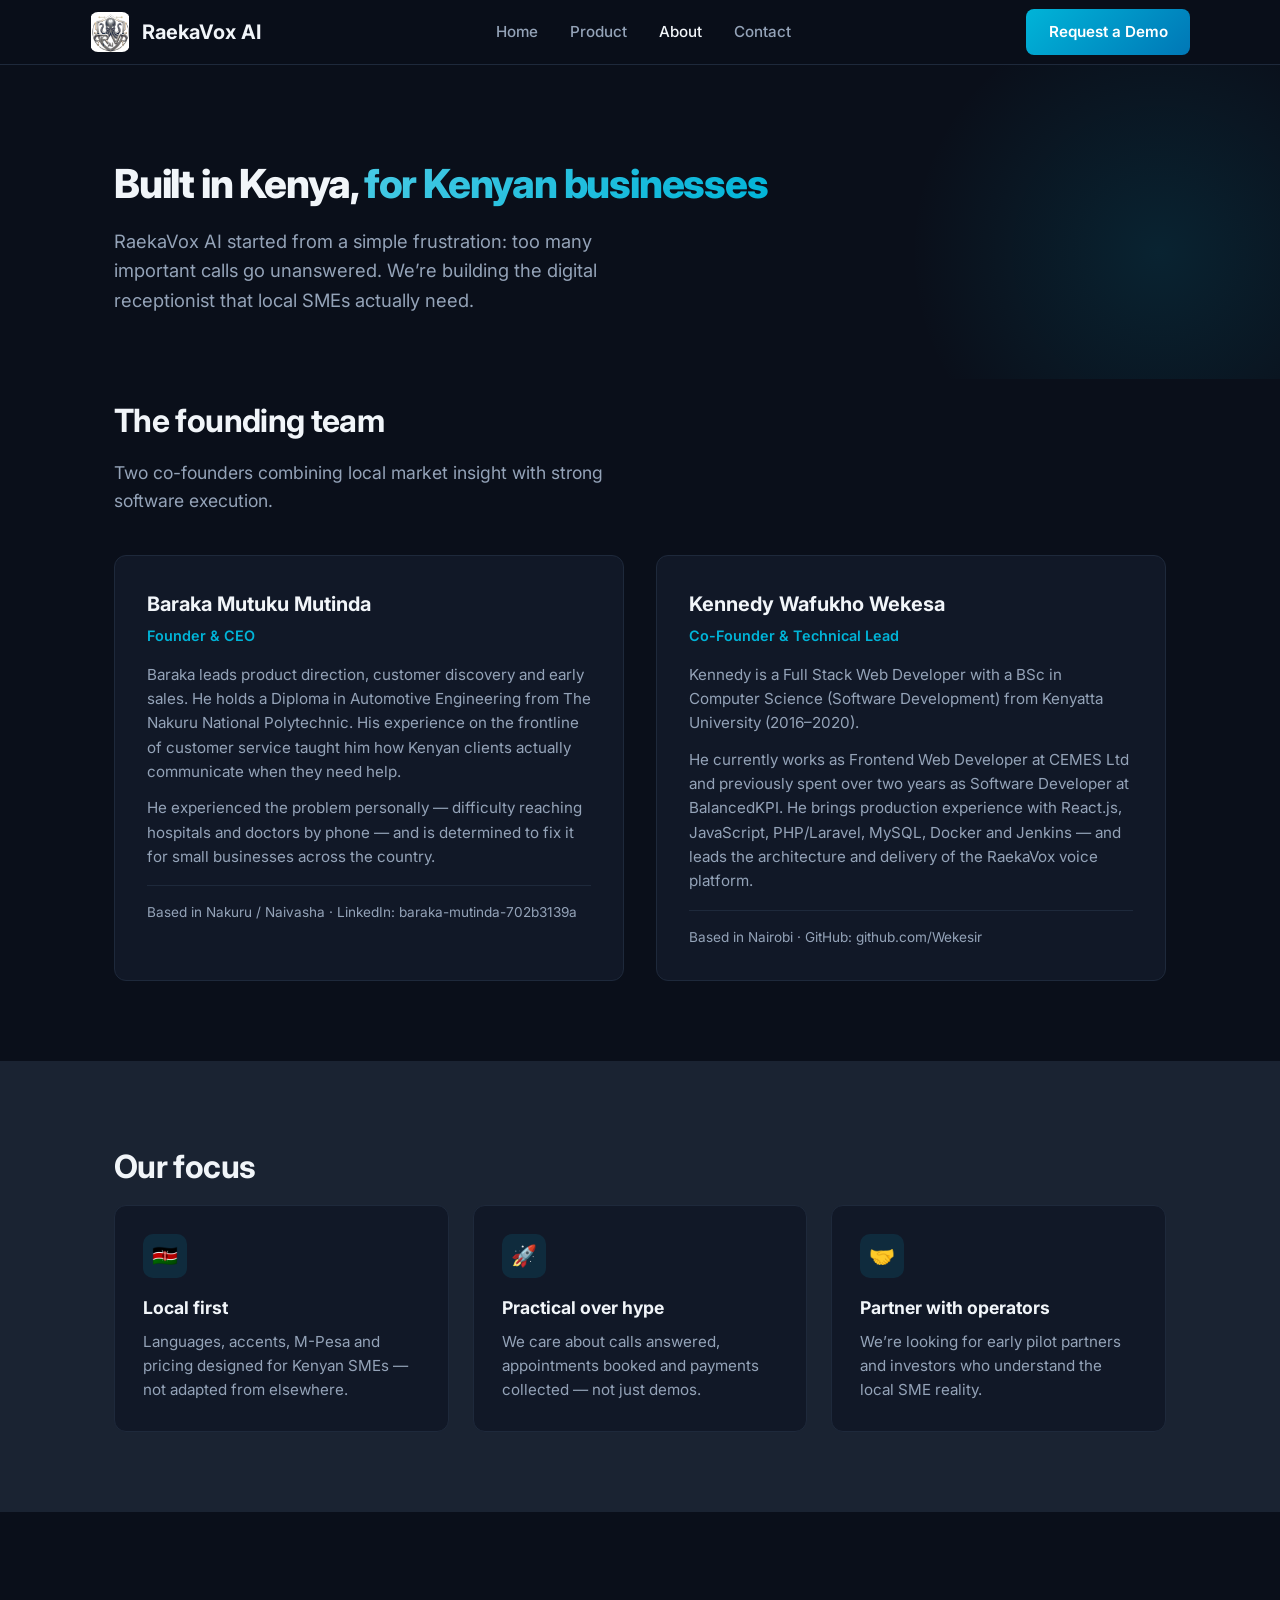
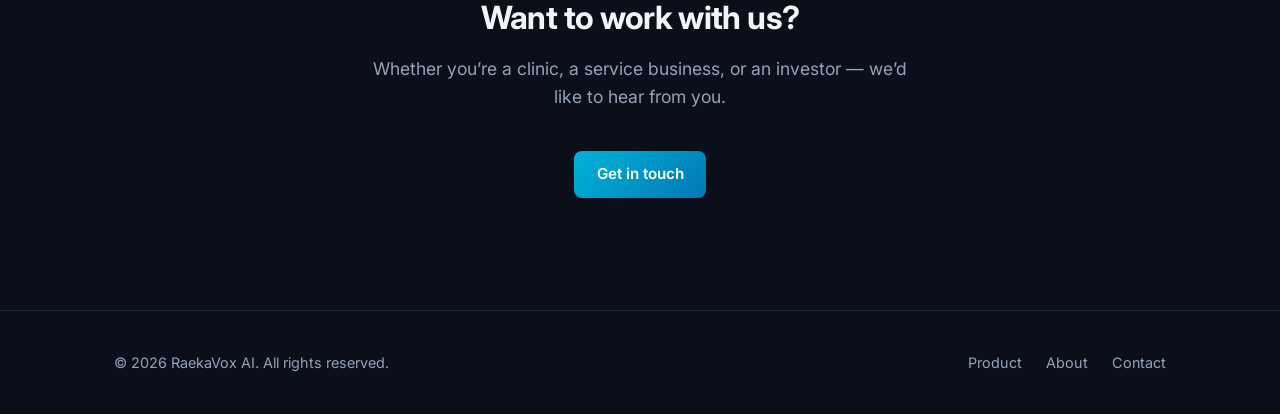
==== about.html @ f5ec46cf "Add files via upload" ====
<!DOCTYPE html>
<html lang="en">
<head>
  <meta charset="UTF-8" />
  <meta name="viewport" content="width=device-width, initial-scale=1.0" />
  <title>About – RaekaVox AI</title>
  <link rel="preconnect" href="https://fonts.googleapis.com" />
  <link rel="preconnect" href="https://fonts.gstatic.com" crossorigin />
  <link href="https://fonts.googleapis.com/css2?family=Inter:wght@400;500;600;700;800&display=swap" rel="stylesheet" />
  <link rel="stylesheet" href="css/style.css" />
</head>
<body>

  <nav class="nav">
    <div class="nav-inner">
      <a href="index.html" class="logo">
        <img src="images/logo.png" alt="RaekaVox AI" class="logo-img" />
        RaekaVox AI
      </a>
      <ul class="nav-links">
        <li><a href="index.html">Home</a></li>
        <li><a href="product.html">Product</a></li>
        <li><a href="about.html" class="active">About</a></li>
        <li><a href="contact.html">Contact</a></li>
      </ul>
      <a href="contact.html" class="btn btn-primary">Request a Demo</a>
    </div>
  </nav>

  <section class="hero" style="padding-bottom: 2rem;">
    <div class="container">
      <h1 style="font-size: 2.5rem; max-width: 700px;">
        Built in Kenya, <span>for Kenyan businesses</span>
      </h1>
      <p style="color: var(--text-muted); font-size: 1.15rem; max-width: 560px;">
        RaekaVox AI started from a simple frustration: too many important calls go unanswered. 
        We’re building the digital receptionist that local SMEs actually need.
      </p>
    </div>
  </section>

  <section style="padding-top: 1rem;">
    <div class="container">
      <h2 class="section-title">The founding team</h2>
      <p class="section-sub">Two co-founders combining local market insight with strong software execution.</p>

      <div class="founders">
        <div class="founder-card">
          <h3>Baraka Mutuku Mutinda</h3>
          <div class="founder-role">Founder & CEO</div>
          <p>
            Baraka leads product direction, customer discovery and early sales. 
            He holds a Diploma in Automotive Engineering from The Nakuru National Polytechnic. 
            His experience on the frontline of customer service taught him how Kenyan clients 
            actually communicate when they need help.
          </p>
          <p>
            He experienced the problem personally — difficulty reaching hospitals and doctors by phone — 
            and is determined to fix it for small businesses across the country.
          </p>
          <div class="founder-meta">
            Based in Nakuru / Naivasha · LinkedIn: baraka-mutinda-702b3139a
          </div>
        </div>

        <div class="founder-card">
          <h3>Kennedy Wafukho Wekesa</h3>
          <div class="founder-role">Co-Founder & Technical Lead</div>
          <p>
            Kennedy is a Full Stack Web Developer with a BSc in Computer Science 
            (Software Development) from Kenyatta University (2016–2020).
          </p>
          <p>
            He currently works as Frontend Web Developer at CEMES Ltd and previously 
            spent over two years as Software Developer at BalancedKPI. 
            He brings production experience with React.js, JavaScript, PHP/Laravel, 
            MySQL, Docker and Jenkins — and leads the architecture and delivery of 
            the RaekaVox voice platform.
          </p>
          <div class="founder-meta">
            Based in Nairobi · GitHub: github.com/Wekesir
          </div>
        </div>
      </div>
    </div>
  </section>

  <section style="background: var(--bg-elevated);">
    <div class="container">
      <h2 class="section-title">Our focus</h2>
      <div class="features-grid">
        <div class="feature-card">
          <div class="feature-icon">🇰🇪</div>
          <h3>Local first</h3>
          <p>Languages, accents, M-Pesa and pricing designed for Kenyan SMEs — not adapted from elsewhere.</p>
        </div>
        <div class="feature-card">
          <div class="feature-icon">🚀</div>
          <h3>Practical over hype</h3>
          <p>We care about calls answered, appointments booked and payments collected — not just demos.</p>
        </div>
        <div class="feature-card">
          <div class="feature-icon">🤝</div>
          <h3>Partner with operators</h3>
          <p>We’re looking for early pilot partners and investors who understand the local SME reality.</p>
        </div>
      </div>
    </div>
  </section>

  <section>
    <div class="container" style="text-align: center;">
      <h2 class="section-title">Want to work with us?</h2>
      <p class="section-sub" style="margin-left: auto; margin-right: auto;">
        Whether you’re a clinic, a service business, or an investor — we’d like to hear from you.
      </p>
      <a href="contact.html" class="btn btn-primary">Get in touch</a>
    </div>
  </section>

  <footer class="footer">
    <div class="container footer-inner">
      <p>© 2026 RaekaVox AI. All rights reserved.</p>
      <div class="footer-links">
        <a href="product.html">Product</a>
        <a href="about.html">About</a>
        <a href="contact.html">Contact</a>
      </div>
    </div>
  </footer>

</body>
</html>
---- css/style.css ----
/* RaekaVox AI – Dark Tech Theme */
:root {
  --bg: #0a0f1a;
  --bg-card: #111827;
  --bg-elevated: #1a2332;
  --primary: #00b4d8;
  --primary-dim: #0077b6;
  --accent: #48cae4;
  --text: #f1f5f9;
  --text-muted: #94a3b8;
  --border: #1e293b;
  --success: #10b981;
  --radius: 12px;
  --shadow: 0 10px 40px rgba(0, 0, 0, 0.4);
}

* {
  margin: 0;
  padding: 0;
  box-sizing: border-box;
}

html {
  scroll-behavior: smooth;
}

body {
  font-family: 'Inter', system-ui, -apple-system, sans-serif;
  background: var(--bg);
  color: var(--text);
  line-height: 1.6;
  min-height: 100vh;
}

a {
  color: var(--accent);
  text-decoration: none;
  transition: color 0.2s;
}
a:hover {
  color: var(--primary);
}

img {
  max-width: 100%;
  height: auto;
}

/* ========== NAV ========== */
.nav {
  position: sticky;
  top: 0;
  z-index: 100;
  background: rgba(10, 15, 26, 0.92);
  backdrop-filter: blur(12px);
  border-bottom: 1px solid var(--border);
  padding: 0 1.5rem;
}

.nav-inner {
  max-width: 1100px;
  margin: 0 auto;
  display: flex;
  align-items: center;
  justify-content: space-between;
  height: 64px;
}

.logo {
  display: flex;
  align-items: center;
  gap: 0.75rem;
  font-weight: 700;
  font-size: 1.25rem;
  color: var(--text);
}

.logo-icon {
  width: 36px;
  height: 36px;
  background: linear-gradient(135deg, var(--primary), var(--primary-dim));
  border-radius: 8px;
  display: flex;
  align-items: center;
  justify-content: center;
  font-size: 1.1rem;
}

.nav-links {
  display: flex;
  gap: 2rem;
  list-style: none;
}

.nav-links a {
  color: var(--text-muted);
  font-size: 0.95rem;
  font-weight: 500;
}
.nav-links a:hover,
.nav-links a.active {
  color: var(--text);
}

.btn {
  display: inline-flex;
  align-items: center;
  justify-content: center;
  padding: 0.7rem 1.4rem;
  border-radius: 8px;
  font-weight: 600;
  font-size: 0.95rem;
  border: none;
  cursor: pointer;
  transition: all 0.2s;
}

.btn-primary {
  background: linear-gradient(135deg, var(--primary), var(--primary-dim));
  color: #fff;
}
.btn-primary:hover {
  transform: translateY(-1px);
  box-shadow: 0 6px 20px rgba(0, 180, 216, 0.35);
  color: #fff;
}

.btn-outline {
  background: transparent;
  border: 1px solid var(--border);
  color: var(--text);
}
.btn-outline:hover {
  border-color: var(--primary);
  color: var(--primary);
}

/* ========== LAYOUT ========== */
.container {
  max-width: 1100px;
  margin: 0 auto;
  padding: 0 1.5rem;
}

section {
  padding: 5rem 0;
}

.section-title {
  font-size: 2rem;
  font-weight: 700;
  margin-bottom: 0.75rem;
  letter-spacing: -0.02em;
}

.section-sub {
  color: var(--text-muted);
  font-size: 1.1rem;
  max-width: 560px;
  margin-bottom: 2.5rem;
}

/* ========== HERO ========== */
.hero {
  padding: 6rem 0 5rem;
  position: relative;
  overflow: hidden;
}

.hero::before {
  content: '';
  position: absolute;
  top: -20%;
  right: -10%;
  width: 500px;
  height: 500px;
  background: radial-gradient(circle, rgba(0, 180, 216, 0.12) 0%, transparent 70%);
  pointer-events: none;
}

.hero-grid {
  display: grid;
  grid-template-columns: 1.1fr 0.9fr;
  gap: 3rem;
  align-items: center;
}

.hero h1 {
  font-size: 3rem;
  font-weight: 800;
  line-height: 1.15;
  letter-spacing: -0.03em;
  margin-bottom: 1.25rem;
}

.hero h1 span {
  background: linear-gradient(135deg, var(--accent), var(--primary));
  -webkit-background-clip: text;
  -webkit-text-fill-color: transparent;
  background-clip: text;
}

.hero p {
  color: var(--text-muted);
  font-size: 1.15rem;
  margin-bottom: 2rem;
  max-width: 480px;
}

.hero-actions {
  display: flex;
  gap: 1rem;
  flex-wrap: wrap;
}

.hero-card {
  background: var(--bg-card);
  border: 1px solid var(--border);
  border-radius: var(--radius);
  padding: 1.75rem;
  box-shadow: var(--shadow);
}

.hero-card h3 {
  font-size: 0.85rem;
  text-transform: uppercase;
  letter-spacing: 0.06em;
  color: var(--primary);
  margin-bottom: 1rem;
}

.stat-row {
  display: flex;
  gap: 1.5rem;
  margin-top: 1.5rem;
}

.stat {
  text-align: center;
}
.stat strong {
  display: block;
  font-size: 1.5rem;
  color: var(--accent);
}
.stat span {
  font-size: 0.8rem;
  color: var(--text-muted);
}

/* ========== FEATURES ========== */
.features-grid {
  display: grid;
  grid-template-columns: repeat(3, 1fr);
  gap: 1.5rem;
}

.feature-card {
  background: var(--bg-card);
  border: 1px solid var(--border);
  border-radius: var(--radius);
  padding: 1.75rem;
  transition: border-color 0.2s, transform 0.2s;
}
.feature-card:hover {
  border-color: var(--primary-dim);
  transform: translateY(-3px);
}

.feature-icon {
  width: 44px;
  height: 44px;
  background: rgba(0, 180, 216, 0.12);
  border-radius: 10px;
  display: flex;
  align-items: center;
  justify-content: center;
  font-size: 1.3rem;
  margin-bottom: 1rem;
}

.feature-card h3 {
  font-size: 1.1rem;
  margin-bottom: 0.5rem;
}
.feature-card p {
  color: var(--text-muted);
  font-size: 0.95rem;
}

/* ========== HOW IT WORKS ========== */
.steps {
  display: grid;
  grid-template-columns: repeat(4, 1fr);
  gap: 1.25rem;
  counter-reset: step;
}

.step {
  background: var(--bg-card);
  border: 1px solid var(--border);
  border-radius: var(--radius);
  padding: 1.5rem;
  position: relative;
}
.step::before {
  counter-increment: step;
  content: counter(step);
  position: absolute;
  top: -12px;
  left: 1.25rem;
  background: var(--primary);
  color: #fff;
  width: 28px;
  height: 28px;
  border-radius: 50%;
  display: flex;
  align-items: center;
  justify-content: center;
  font-size: 0.85rem;
  font-weight: 700;
}
.step h3 {
  margin-top: 0.75rem;
  margin-bottom: 0.4rem;
  font-size: 1.05rem;
}
.step p {
  color: var(--text-muted);
  font-size: 0.9rem;
}

/* ========== ABOUT / FOUNDERS ========== */
.founders {
  display: grid;
  grid-template-columns: 1fr 1fr;
  gap: 2rem;
}

.founder-card {
  background: var(--bg-card);
  border: 1px solid var(--border);
  border-radius: var(--radius);
  padding: 2rem;
}

.founder-card h3 {
  font-size: 1.25rem;
  margin-bottom: 0.25rem;
}
.founder-role {
  color: var(--primary);
  font-size: 0.9rem;
  font-weight: 600;
  margin-bottom: 1rem;
}
.founder-card p {
  color: var(--text-muted);
  font-size: 0.95rem;
  margin-bottom: 0.75rem;
}
.founder-meta {
  font-size: 0.85rem;
  color: var(--text-muted);
  border-top: 1px solid var(--border);
  padding-top: 1rem;
  margin-top: 1rem;
}

/* ========== CONTACT ========== */
.contact-grid {
  display: grid;
  grid-template-columns: 1fr 1fr;
  gap: 3rem;
}

.contact-form {
  background: var(--bg-card);
  border: 1px solid var(--border);
  border-radius: var(--radius);
  padding: 2rem;
}

.form-group {
  margin-bottom: 1.25rem;
}
.form-group label {
  display: block;
  font-size: 0.9rem;
  margin-bottom: 0.4rem;
  color: var(--text-muted);
}
.form-group input,
.form-group textarea,
.form-group select {
  width: 100%;
  padding: 0.75rem 1rem;
  background: var(--bg);
  border: 1px solid var(--border);
  border-radius: 8px;
  color: var(--text);
  font-size: 0.95rem;
  font-family: inherit;
}
.form-group input:focus,
.form-group textarea:focus,
.form-group select:focus {
  outline: none;
  border-color: var(--primary);
}

.contact-info h3 {
  margin-bottom: 1rem;
}
.contact-info p {
  color: var(--text-muted);
  margin-bottom: 1.5rem;
}
.info-item {
  display: flex;
  gap: 0.75rem;
  margin-bottom: 1rem;
  color: var(--text-muted);
  font-size: 0.95rem;
}

/* ========== FOOTER ========== */
.footer {
  border-top: 1px solid var(--border);
  padding: 2.5rem 0;
  margin-top: 2rem;
}
.footer-inner {
  display: flex;
  justify-content: space-between;
  align-items: center;
  flex-wrap: wrap;
  gap: 1rem;
}
.footer p {
  color: var(--text-muted);
  font-size: 0.9rem;
}
.footer-links {
  display: flex;
  gap: 1.5rem;
}
.footer-links a {
  color: var(--text-muted);
  font-size: 0.9rem;
}

/* ========== RESPONSIVE ========== */
@media (max-width: 900px) {
  .hero-grid,
  .founders,
  .contact-grid {
    grid-template-columns: 1fr;
  }
  .features-grid {
    grid-template-columns: 1fr 1fr;
  }
  .steps {
    grid-template-columns: 1fr 1fr;
  }
  .hero h1 {
    font-size: 2.3rem;
  }
  .nav-links {
    display: none;
  }
}

@media (max-width: 560px) {
  .features-grid,
  .steps {
    grid-template-columns: 1fr;
  }
  .hero h1 {
    font-size: 1.9rem;
  }
  section {
    padding: 3.5rem 0;
  }
}

.logo-img {
  width: 40px;
  height: 40px;
  object-fit: contain;
  border-radius: 8px;
}
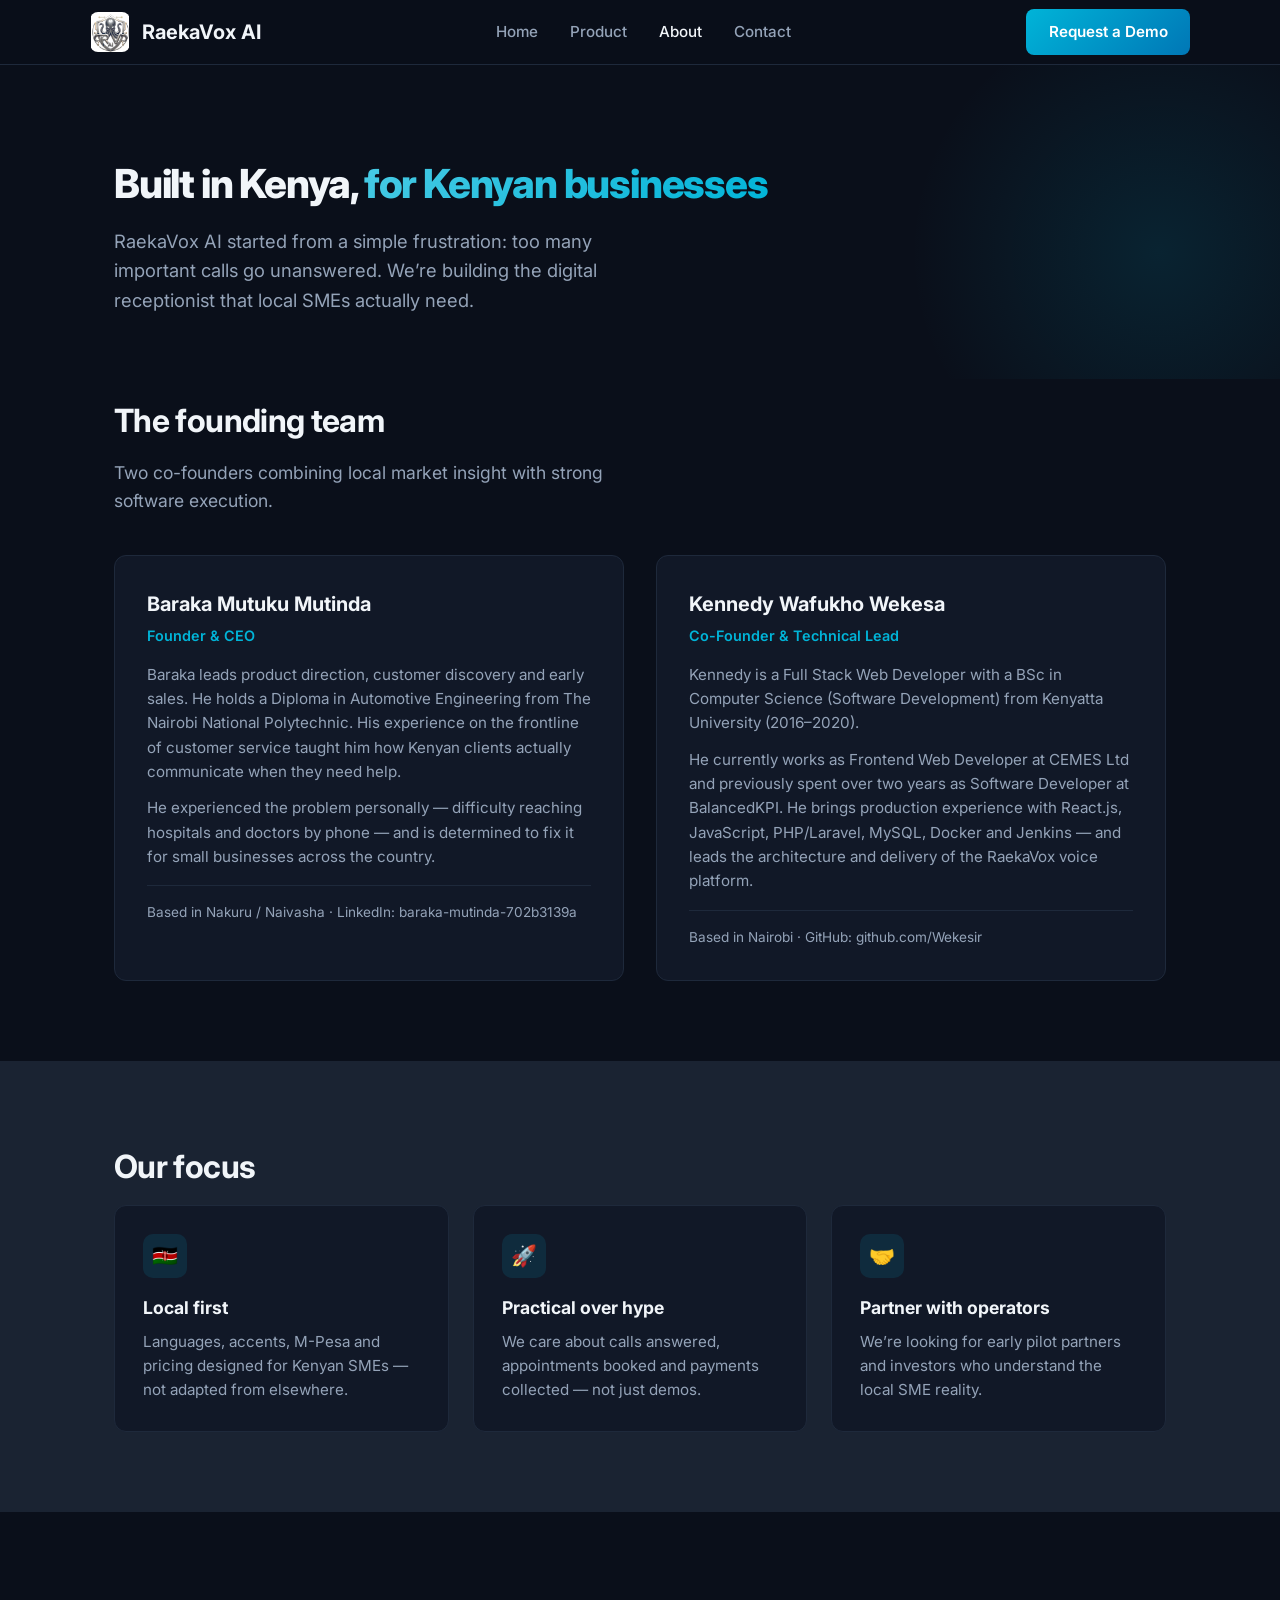
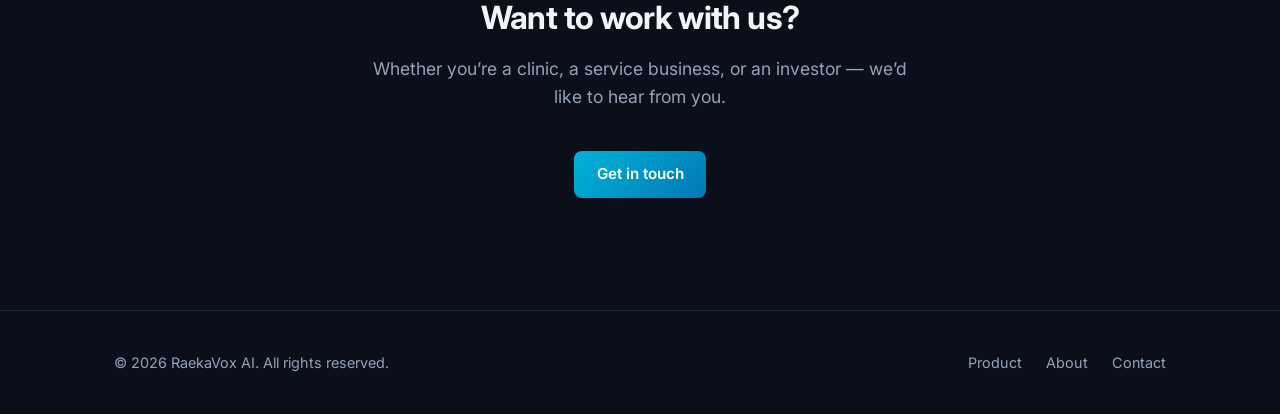
==== commit 711535b4: "Update about.html" ====
--- a/about.html
+++ b/about.html
@@ -50,7 +50,7 @@
           <div class="founder-role">Founder & CEO</div>
           <p>
             Baraka leads product direction, customer discovery and early sales. 
-            He holds a Diploma in Automotive Engineering from The Nakuru National Polytechnic. 
+            He holds a Diploma in Automotive Engineering from The Nairobi National Polytechnic. 
             His experience on the frontline of customer service taught him how Kenyan clients 
             actually communicate when they need help.
           </p>
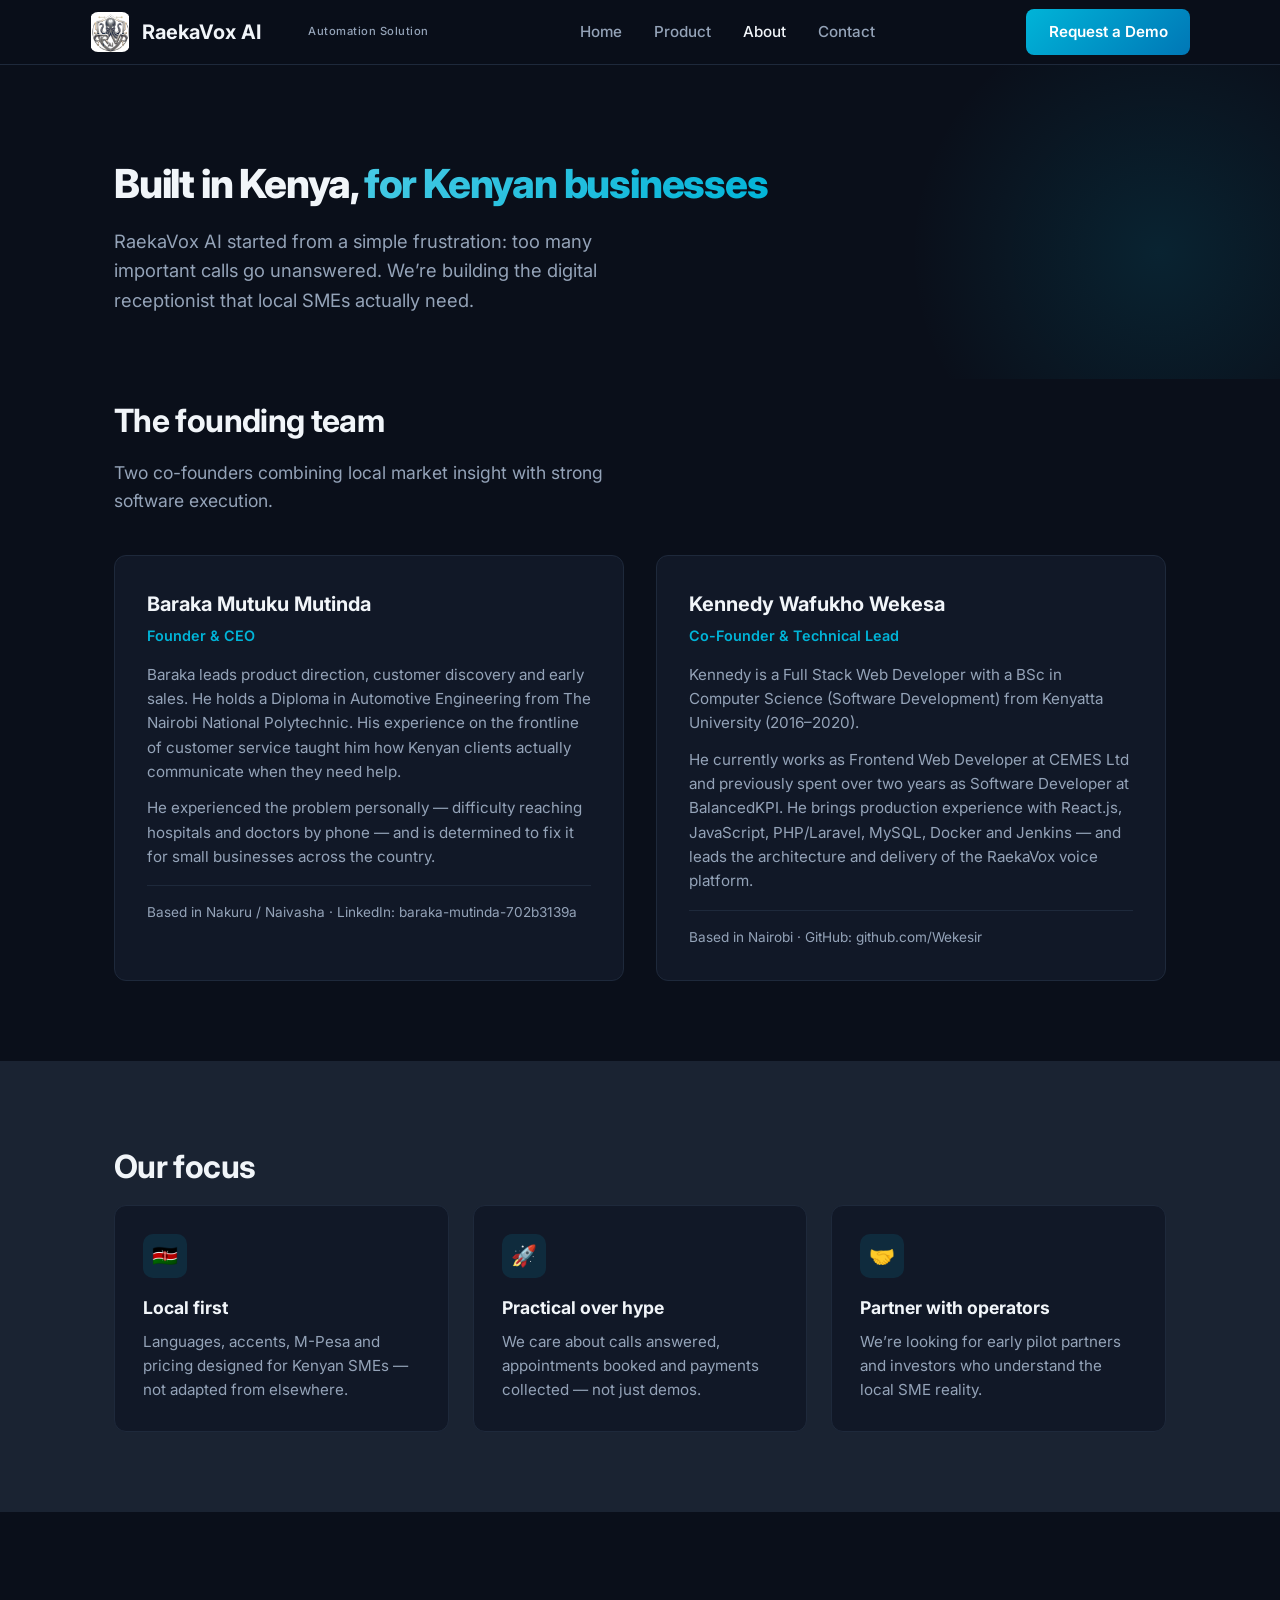
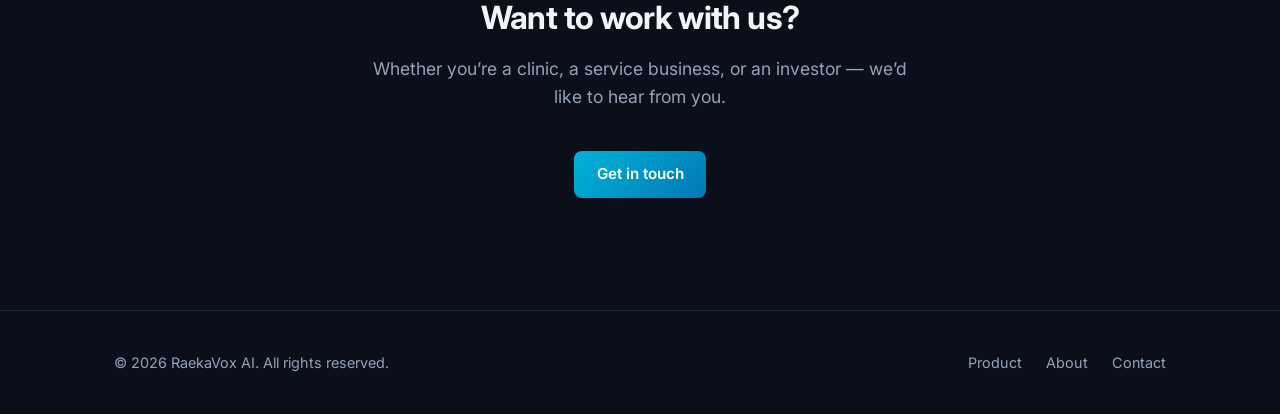
==== commit 40e75ff5: "Update about.html" ====
--- a/about.html
+++ b/about.html
@@ -16,6 +16,11 @@
       <a href="index.html" class="logo">
         <img src="images/logo.png" alt="RaekaVox AI" class="logo-img" />
         RaekaVox AI
+        </span>
+            <!-- Permanent Subtitle -->
+            <span class="nav-subtitle" style="font-size: 0.7rem; font-weight: 500; color: var(--text-muted); margin-left: 2.2rem; letter-spacing: 0.5px;">
+                Automation Solution
+            </span>
       </a>
       <ul class="nav-links">
         <li><a href="index.html">Home</a></li>
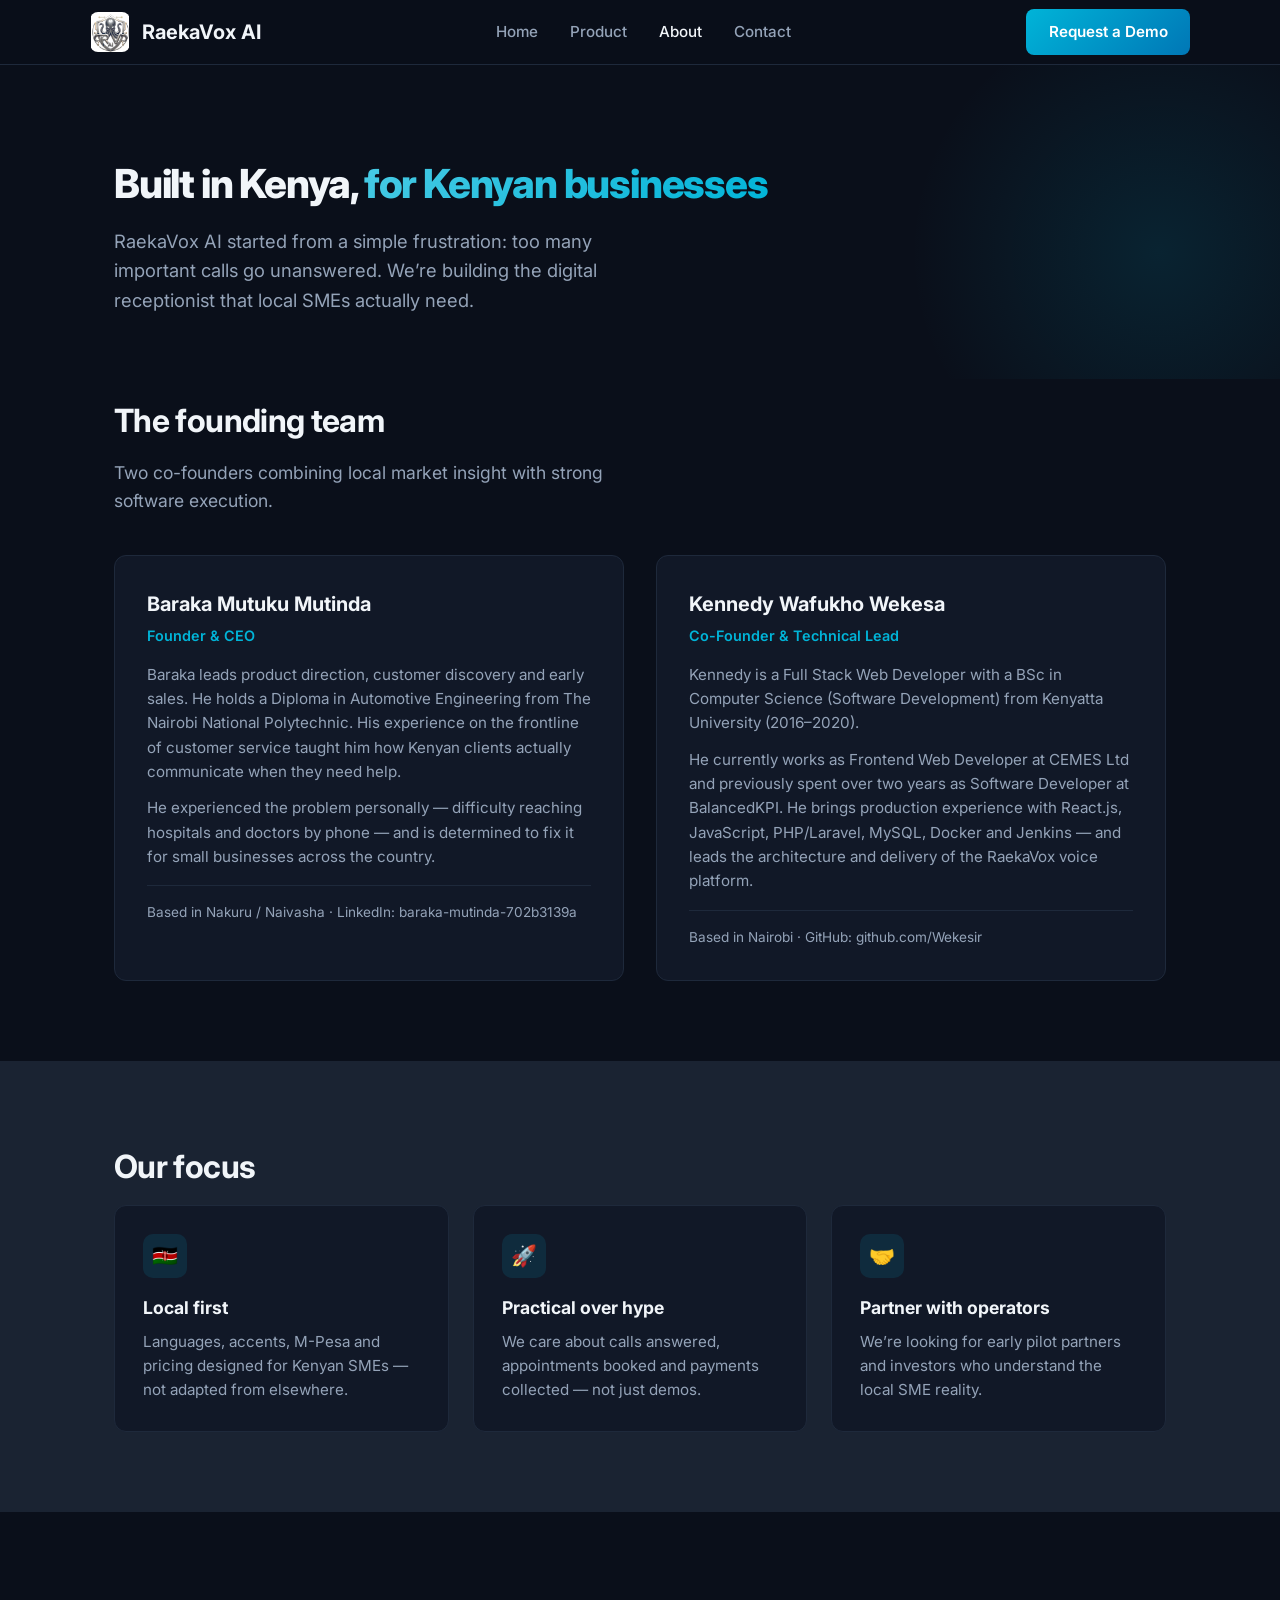
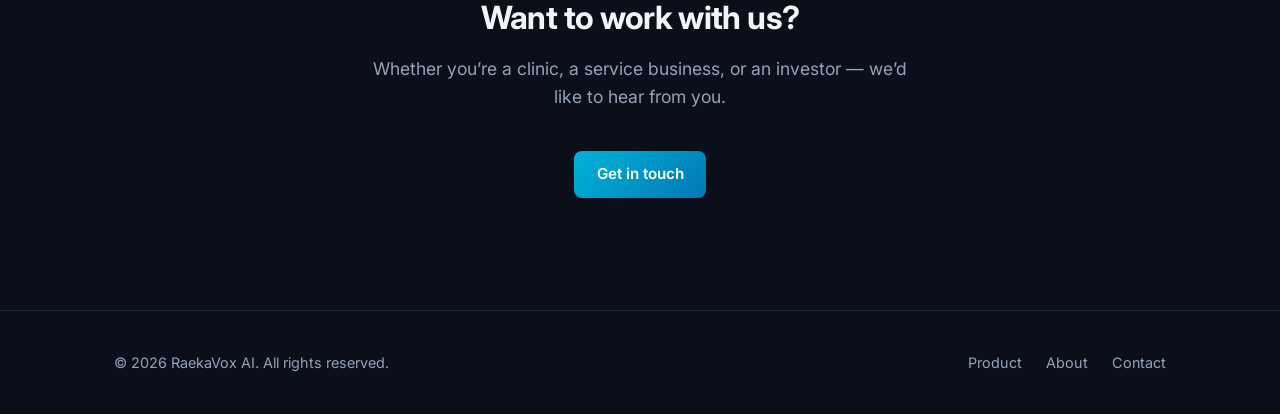
==== commit 7b664b7f: "Update about.html" ====
--- a/about.html
+++ b/about.html
@@ -16,11 +16,6 @@
       <a href="index.html" class="logo">
         <img src="images/logo.png" alt="RaekaVox AI" class="logo-img" />
         RaekaVox AI
-        </span>
-            <!-- Permanent Subtitle -->
-            <span class="nav-subtitle" style="font-size: 0.7rem; font-weight: 500; color: var(--text-muted); margin-left: 2.2rem; letter-spacing: 0.5px;">
-                Automation Solution
-            </span>
       </a>
       <ul class="nav-links">
         <li><a href="index.html">Home</a></li>
